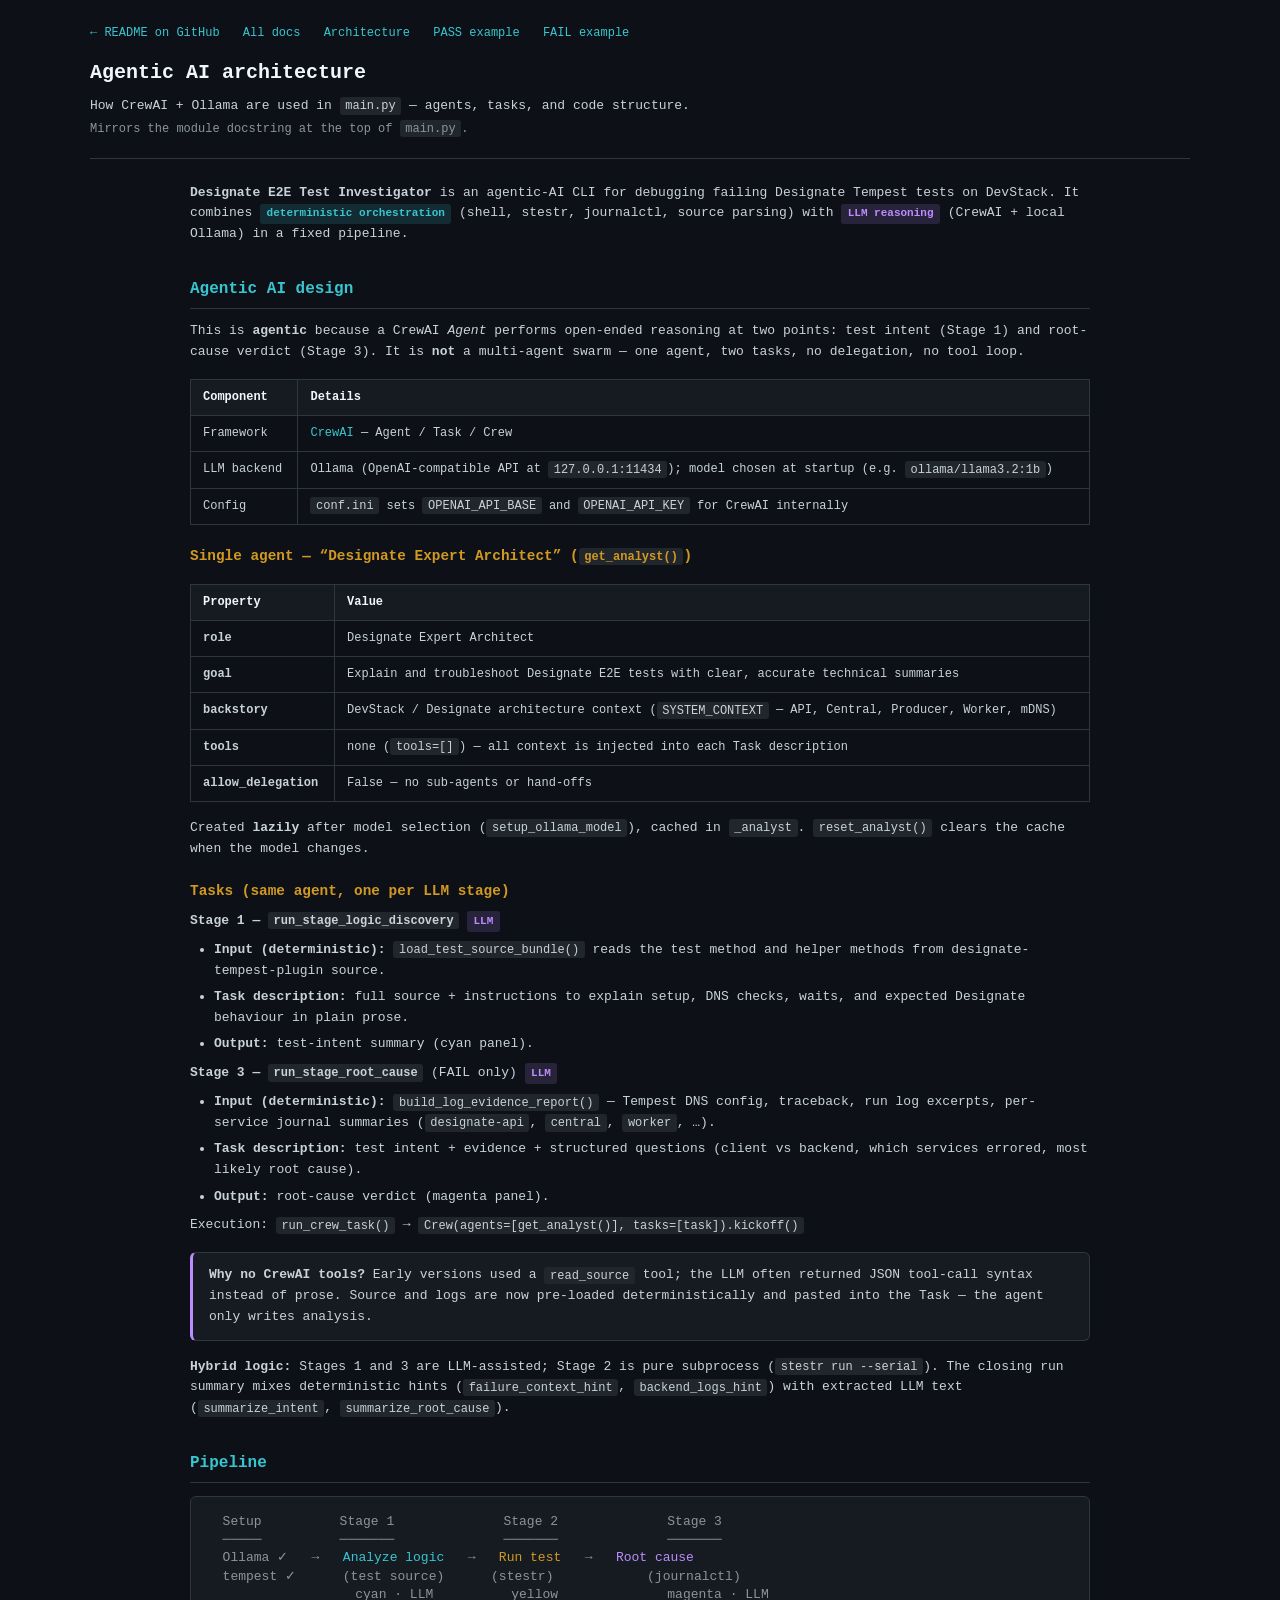
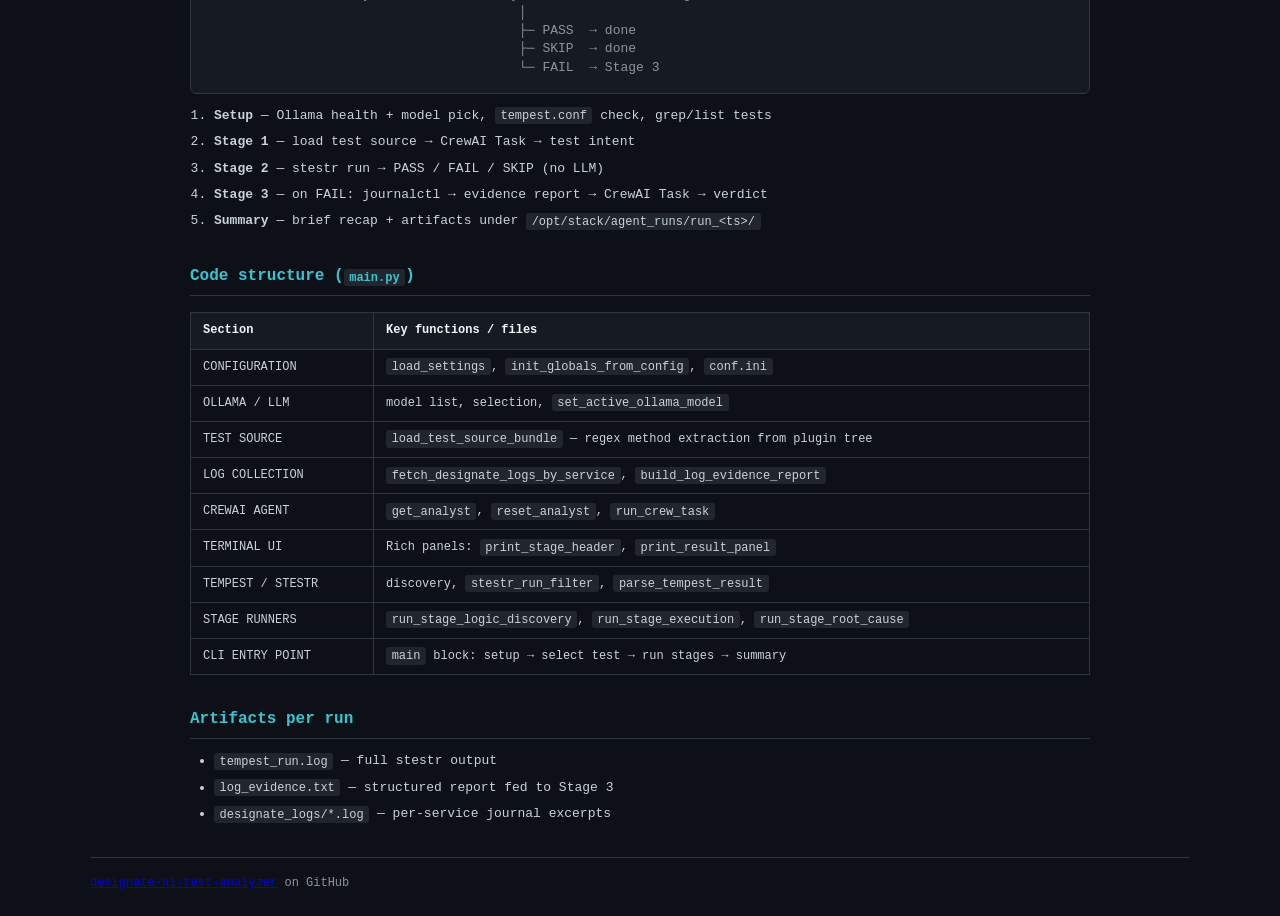
==== docs/architecture.html @ 18a39377 "First draft" ====
<!DOCTYPE html>
<html lang="en">
<head>
  <meta charset="utf-8">
  <meta name="viewport" content="width=device-width, initial-scale=1">
  <title>Agentic AI architecture — Designate AI Test Analyzer</title>
  <style>
:root {
  --bg: #0d1117;
  --surface: #161b22;
  --border: #30363d;
  --text: #c9d1d9;
  --dim: #8b949e;
  --cyan: #39c5cf;
  --yellow: #d29922;
  --green: #3fb950;
  --red: #f85149;
  --magenta: #bc8cff;
  --white: #f0f6fc;
  --code-bg: #21262d;
}

* { box-sizing: border-box; }

body {
  margin: 0;
  padding: 1.5rem;
  background: var(--bg);
  color: var(--text);
  font-family: "JetBrains Mono", "Fira Code", "SF Mono", Consolas, monospace;
  font-size: 13px;
  line-height: 1.5;
}

.page-header {
  max-width: 1100px;
  margin: 0 auto 1.5rem;
  padding-bottom: 1rem;
  border-bottom: 1px solid var(--border);
}

.page-header h1 {
  margin: 0 0 0.5rem;
  font-size: 1.25rem;
  font-weight: 600;
  color: var(--white);
}

.meta { margin: 0.25rem 0; }
.meta.dim { color: var(--dim); font-size: 12px; }

.badge {
  display: inline-block;
  padding: 0.1rem 0.5rem;
  border-radius: 4px;
  font-size: 0.85rem;
  font-weight: 700;
  vertical-align: middle;
}

.badge.pass { background: rgba(63, 185, 80, 0.2); color: var(--green); }
.badge.fail { background: rgba(248, 81, 73, 0.2); color: var(--red); }

.nav-links {
  max-width: 1100px;
  margin: 0 auto 1rem;
  font-size: 12px;
}

.nav-links a {
  color: var(--cyan);
  text-decoration: none;
  margin-right: 1rem;
}

.nav-links a:hover { text-decoration: underline; }

.terminal {
  max-width: 1100px;
  margin: 0 auto;
}

.panel {
  border: 1px solid var(--border);
  border-radius: 6px;
  margin-bottom: 0.75rem;
  overflow: hidden;
}

.panel-title {
  padding: 0.35rem 0.75rem;
  font-weight: 600;
  border-bottom: 1px solid var(--border);
  background: var(--surface);
}

.panel-body {
  padding: 0.75rem;
  white-space: pre-wrap;
  word-break: break-word;
}

.panel-header .panel-title { color: var(--white); }
.panel-cyan .panel-title { color: var(--cyan); }
.panel-yellow .panel-title { color: var(--yellow); }
.panel-green .panel-title { color: var(--green); }
.panel-red .panel-title { color: var(--red); }
.panel-magenta .panel-title { color: var(--magenta); }
.panel-summary .panel-title { color: var(--green); }
.panel-summary.fail .panel-title { color: var(--red); }

.diagram {
  background: var(--surface);
  border: 1px solid var(--border);
  border-radius: 6px;
  padding: 1rem;
  margin-bottom: 0.75rem;
  white-space: pre;
  overflow-x: auto;
  color: var(--dim);
  line-height: 1.4;
}

.diagram .cyan { color: var(--cyan); }
.diagram .yellow { color: var(--yellow); }
.diagram .magenta { color: var(--magenta); }

.line { margin: 0.15rem 0; }
.line.dim { color: var(--dim); }
.line.info { color: var(--text); }
.line.ok { color: var(--green); }

.list-tests {
  background: var(--surface);
  border: 1px solid var(--border);
  border-radius: 6px;
  padding: 0.75rem;
  margin-bottom: 0.75rem;
  max-height: 220px;
  overflow-y: auto;
  font-size: 12px;
}

.list-tests .selected { color: var(--cyan); font-weight: 600; }

code {
  background: var(--code-bg);
  padding: 0.1rem 0.35rem;
  border-radius: 3px;
  font-size: 12px;
}

footer {
  max-width: 1100px;
  margin: 2rem auto 0;
  padding-top: 1rem;
  border-top: 1px solid var(--border);
  color: var(--dim);
  font-size: 12px;
}

.cards {
  max-width: 1100px;
  margin: 0 auto;
  display: grid;
  grid-template-columns: repeat(auto-fit, minmax(280px, 1fr));
  gap: 1rem;
}

.card {
  display: block;
  padding: 1.25rem;
  background: var(--surface);
  border: 1px solid var(--border);
  border-radius: 8px;
  color: var(--text);
  text-decoration: none;
  transition: border-color 0.15s;
}

.card:hover {
  border-color: var(--cyan);
}

.card h2 {
  margin: 0 0 0.5rem;
  font-size: 1rem;
  color: var(--white);
}

.card p {
  margin: 0;
  font-size: 12px;
  color: var(--dim);
}

.card.pass { border-left: 3px solid var(--green); }
.card.fail { border-left: 3px solid var(--red); }
.card.doc { border-left: 3px solid var(--cyan); }

.doc-content {
  max-width: 900px;
  margin: 0 auto;
  font-size: 13px;
  line-height: 1.6;
}

.doc-content h2 {
  margin: 2rem 0 0.75rem;
  font-size: 1rem;
  font-weight: 600;
  color: var(--cyan);
  border-bottom: 1px solid var(--border);
  padding-bottom: 0.35rem;
}

.doc-content h2:first-child { margin-top: 0; }

.doc-content h3 {
  margin: 1.25rem 0 0.5rem;
  font-size: 0.9rem;
  color: var(--yellow);
}

.doc-content p { margin: 0.5rem 0; }

.doc-content ul, .doc-content ol {
  margin: 0.5rem 0;
  padding-left: 1.5rem;
}

.doc-content li { margin: 0.35rem 0; }

.doc-content a {
  color: var(--cyan);
  text-decoration: none;
}

.doc-content a:hover { text-decoration: underline; }

.doc-content table {
  width: 100%;
  border-collapse: collapse;
  margin: 1rem 0;
  font-size: 12px;
}

.doc-content th, .doc-content td {
  border: 1px solid var(--border);
  padding: 0.5rem 0.75rem;
  text-align: left;
  vertical-align: top;
}

.doc-content th {
  background: var(--surface);
  color: var(--white);
}

.doc-content .callout {
  background: var(--surface);
  border: 1px solid var(--border);
  border-left: 3px solid var(--magenta);
  border-radius: 6px;
  padding: 0.75rem 1rem;
  margin: 1rem 0;
}

.doc-content .tag {
  display: inline-block;
  padding: 0.1rem 0.4rem;
  border-radius: 3px;
  font-size: 11px;
  font-weight: 600;
}

.doc-content .tag.llm { background: rgba(188, 140, 255, 0.15); color: var(--magenta); }
.doc-content .tag.det { background: rgba(57, 197, 207, 0.15); color: var(--cyan); }

  </style>
</head>
<body>
  <nav class="nav-links">
    <a href="https://github.com/zahlabut/designate-ai-test-analyzer#readme">← README on GitHub</a>
    <a href="https://htmlpreview.github.io/?https://raw.githubusercontent.com/zahlabut/designate-ai-test-analyzer/master/docs/index.html">All docs</a>
    <a href="https://htmlpreview.github.io/?https://raw.githubusercontent.com/zahlabut/designate-ai-test-analyzer/master/docs/architecture.html">Architecture</a>
    <a href="https://htmlpreview.github.io/?https://raw.githubusercontent.com/zahlabut/designate-ai-test-analyzer/master/docs/example-pass.html">PASS example</a>
    <a href="https://htmlpreview.github.io/?https://raw.githubusercontent.com/zahlabut/designate-ai-test-analyzer/master/docs/example-fail.html">FAIL example</a>
  </nav>

  <header class="page-header">
    <h1>Agentic AI architecture</h1>
    <p class="meta">How CrewAI + Ollama are used in <code>main.py</code> — agents, tasks, and code structure.</p>
    <p class="meta dim">Mirrors the module docstring at the top of <code>main.py</code>.</p>
  </header>

  <main class="doc-content">
    <p>
      <strong>Designate E2E Test Investigator</strong> is an agentic-AI CLI for debugging
      failing Designate Tempest tests on DevStack. It combines
      <span class="tag det">deterministic orchestration</span> (shell, stestr, journalctl,
      source parsing) with <span class="tag llm">LLM reasoning</span> (CrewAI + local Ollama)
      in a fixed pipeline.
    </p>

    <h2>Agentic AI design</h2>
    <p>
      This is <strong>agentic</strong> because a CrewAI <em>Agent</em> performs open-ended
      reasoning at two points: test intent (Stage 1) and root-cause verdict (Stage 3).
      It is <strong>not</strong> a multi-agent swarm — one agent, two tasks, no delegation,
      no tool loop.
    </p>

    <table>
      <tr><th>Component</th><th>Details</th></tr>
      <tr>
        <td>Framework</td>
        <td><a href="https://github.com/crewAIInc/crewAI">CrewAI</a> — Agent / Task / Crew</td>
      </tr>
      <tr>
        <td>LLM backend</td>
        <td>Ollama (OpenAI-compatible API at <code>127.0.0.1:11434</code>); model chosen at startup (e.g. <code>ollama/llama3.2:1b</code>)</td>
      </tr>
      <tr>
        <td>Config</td>
        <td><code>conf.ini</code> sets <code>OPENAI_API_BASE</code> and <code>OPENAI_API_KEY</code> for CrewAI internally</td>
      </tr>
    </table>

    <h3>Single agent — “Designate Expert Architect” (<code>get_analyst()</code>)</h3>
    <table>
      <tr><th>Property</th><th>Value</th></tr>
      <tr><td><strong>role</strong></td><td>Designate Expert Architect</td></tr>
      <tr><td><strong>goal</strong></td><td>Explain and troubleshoot Designate E2E tests with clear, accurate technical summaries</td></tr>
      <tr><td><strong>backstory</strong></td><td>DevStack / Designate architecture context (<code>SYSTEM_CONTEXT</code> — API, Central, Producer, Worker, mDNS)</td></tr>
      <tr><td><strong>tools</strong></td><td>none (<code>tools=[]</code>) — all context is injected into each Task description</td></tr>
      <tr><td><strong>allow_delegation</strong></td><td>False — no sub-agents or hand-offs</td></tr>
    </table>
    <p>
      Created <strong>lazily</strong> after model selection (<code>setup_ollama_model</code>),
      cached in <code>_analyst</code>. <code>reset_analyst()</code> clears the cache when the model changes.
    </p>

    <h3>Tasks (same agent, one per LLM stage)</h3>

    <p><strong>Stage 1 — <code>run_stage_logic_discovery</code></strong> <span class="tag llm">LLM</span></p>
    <ul>
      <li><strong>Input (deterministic):</strong> <code>load_test_source_bundle()</code> reads the test method and helper methods from designate-tempest-plugin source.</li>
      <li><strong>Task description:</strong> full source + instructions to explain setup, DNS checks, waits, and expected Designate behaviour in plain prose.</li>
      <li><strong>Output:</strong> test-intent summary (cyan panel).</li>
    </ul>

    <p><strong>Stage 3 — <code>run_stage_root_cause</code></strong> (FAIL only) <span class="tag llm">LLM</span></p>
    <ul>
      <li><strong>Input (deterministic):</strong> <code>build_log_evidence_report()</code> — Tempest DNS config, traceback, run log excerpts, per-service journal summaries (<code>designate-api</code>, <code>central</code>, <code>worker</code>, …).</li>
      <li><strong>Task description:</strong> test intent + evidence + structured questions (client vs backend, which services errored, most likely root cause).</li>
      <li><strong>Output:</strong> root-cause verdict (magenta panel).</li>
    </ul>

    <p>
      Execution: <code>run_crew_task()</code> →
      <code>Crew(agents=[get_analyst()], tasks=[task]).kickoff()</code>
    </p>

    <div class="callout">
      <strong>Why no CrewAI tools?</strong> Early versions used a <code>read_source</code> tool;
      the LLM often returned JSON tool-call syntax instead of prose. Source and logs are now
      pre-loaded deterministically and pasted into the Task — the agent only writes analysis.
    </div>

    <p>
      <strong>Hybrid logic:</strong> Stages 1 and 3 are LLM-assisted; Stage 2 is pure subprocess
      (<code>stestr run --serial</code>). The closing run summary mixes deterministic hints
      (<code>failure_context_hint</code>, <code>backend_logs_hint</code>) with extracted LLM text
      (<code>summarize_intent</code>, <code>summarize_root_cause</code>).
    </p>

    <h2>Pipeline</h2>
    <pre class="diagram">  Setup          Stage 1              Stage 2              Stage 3
  ─────          ───────              ───────              ───────
  Ollama ✓   →   <span class="cyan">Analyze logic</span>   →   <span class="yellow">Run test</span>   →   <span class="magenta">Root cause</span>
  tempest ✓      (test source)      (stestr)            (journalctl)
                   cyan · LLM          yellow              magenta · LLM
                                        │
                                        ├─ PASS  → done
                                        ├─ SKIP  → done
                                        └─ FAIL  → Stage 3</pre>

    <ol>
      <li><strong>Setup</strong> — Ollama health + model pick, <code>tempest.conf</code> check, grep/list tests</li>
      <li><strong>Stage 1</strong> — load test source → CrewAI Task → test intent</li>
      <li><strong>Stage 2</strong> — stestr run → PASS / FAIL / SKIP (no LLM)</li>
      <li><strong>Stage 3</strong> — on FAIL: journalctl → evidence report → CrewAI Task → verdict</li>
      <li><strong>Summary</strong> — brief recap + artifacts under <code>/opt/stack/agent_runs/run_&lt;ts&gt;/</code></li>
    </ol>

    <h2>Code structure (<code>main.py</code>)</h2>
    <table>
      <tr><th>Section</th><th>Key functions / files</th></tr>
      <tr><td>CONFIGURATION</td><td><code>load_settings</code>, <code>init_globals_from_config</code>, <code>conf.ini</code></td></tr>
      <tr><td>OLLAMA / LLM</td><td>model list, selection, <code>set_active_ollama_model</code></td></tr>
      <tr><td>TEST SOURCE</td><td><code>load_test_source_bundle</code> — regex method extraction from plugin tree</td></tr>
      <tr><td>LOG COLLECTION</td><td><code>fetch_designate_logs_by_service</code>, <code>build_log_evidence_report</code></td></tr>
      <tr><td>CREWAI AGENT</td><td><code>get_analyst</code>, <code>reset_analyst</code>, <code>run_crew_task</code></td></tr>
      <tr><td>TERMINAL UI</td><td>Rich panels: <code>print_stage_header</code>, <code>print_result_panel</code></td></tr>
      <tr><td>TEMPEST / STESTR</td><td>discovery, <code>stestr_run_filter</code>, <code>parse_tempest_result</code></td></tr>
      <tr><td>STAGE RUNNERS</td><td><code>run_stage_logic_discovery</code>, <code>run_stage_execution</code>, <code>run_stage_root_cause</code></td></tr>
      <tr><td>CLI ENTRY POINT</td><td><code>main</code> block: setup → select test → run stages → summary</td></tr>
    </table>

    <h2>Artifacts per run</h2>
    <ul>
      <li><code>tempest_run.log</code> — full stestr output</li>
      <li><code>log_evidence.txt</code> — structured report fed to Stage 3</li>
      <li><code>designate_logs/*.log</code> — per-service journal excerpts</li>
    </ul>
  </main>

  <footer>
    <a href="https://github.com/zahlabut/designate-ai-test-analyzer">designate-ai-test-analyzer</a> on GitHub
  </footer>
</body>
</html>
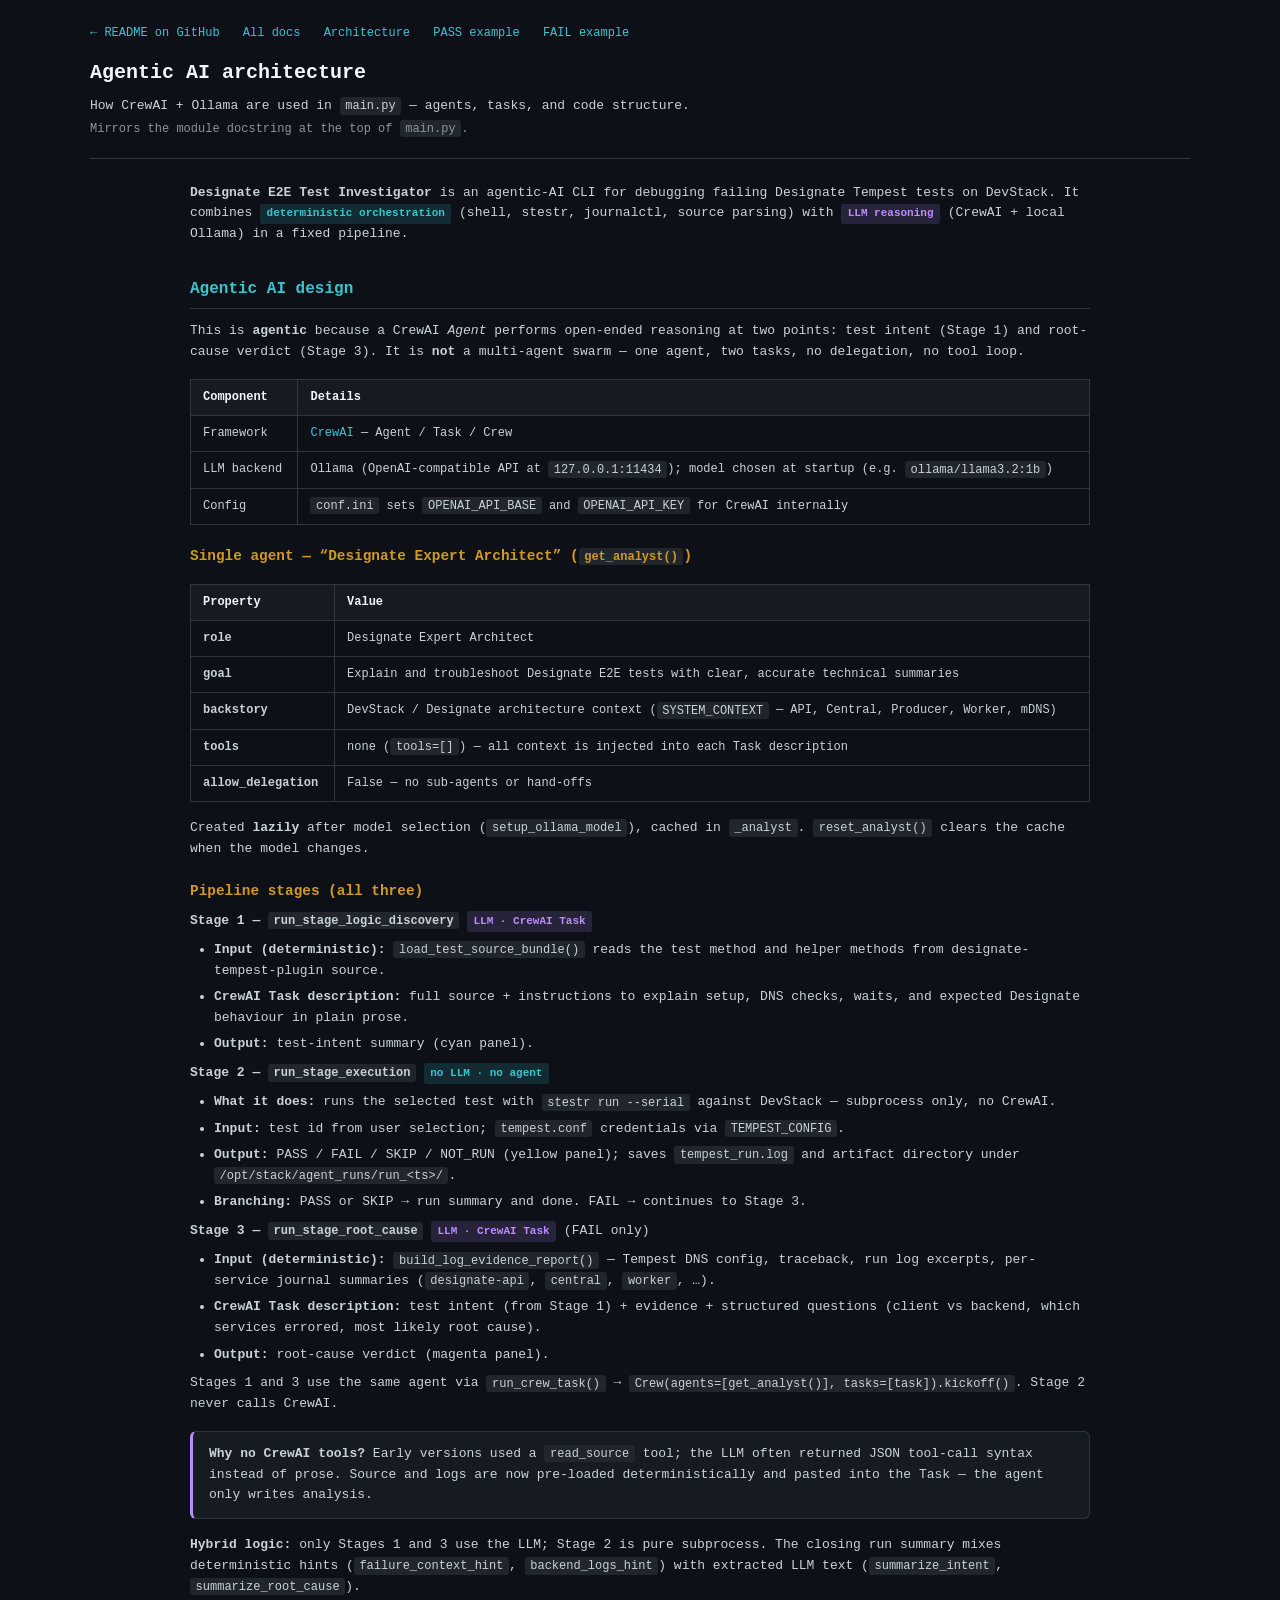
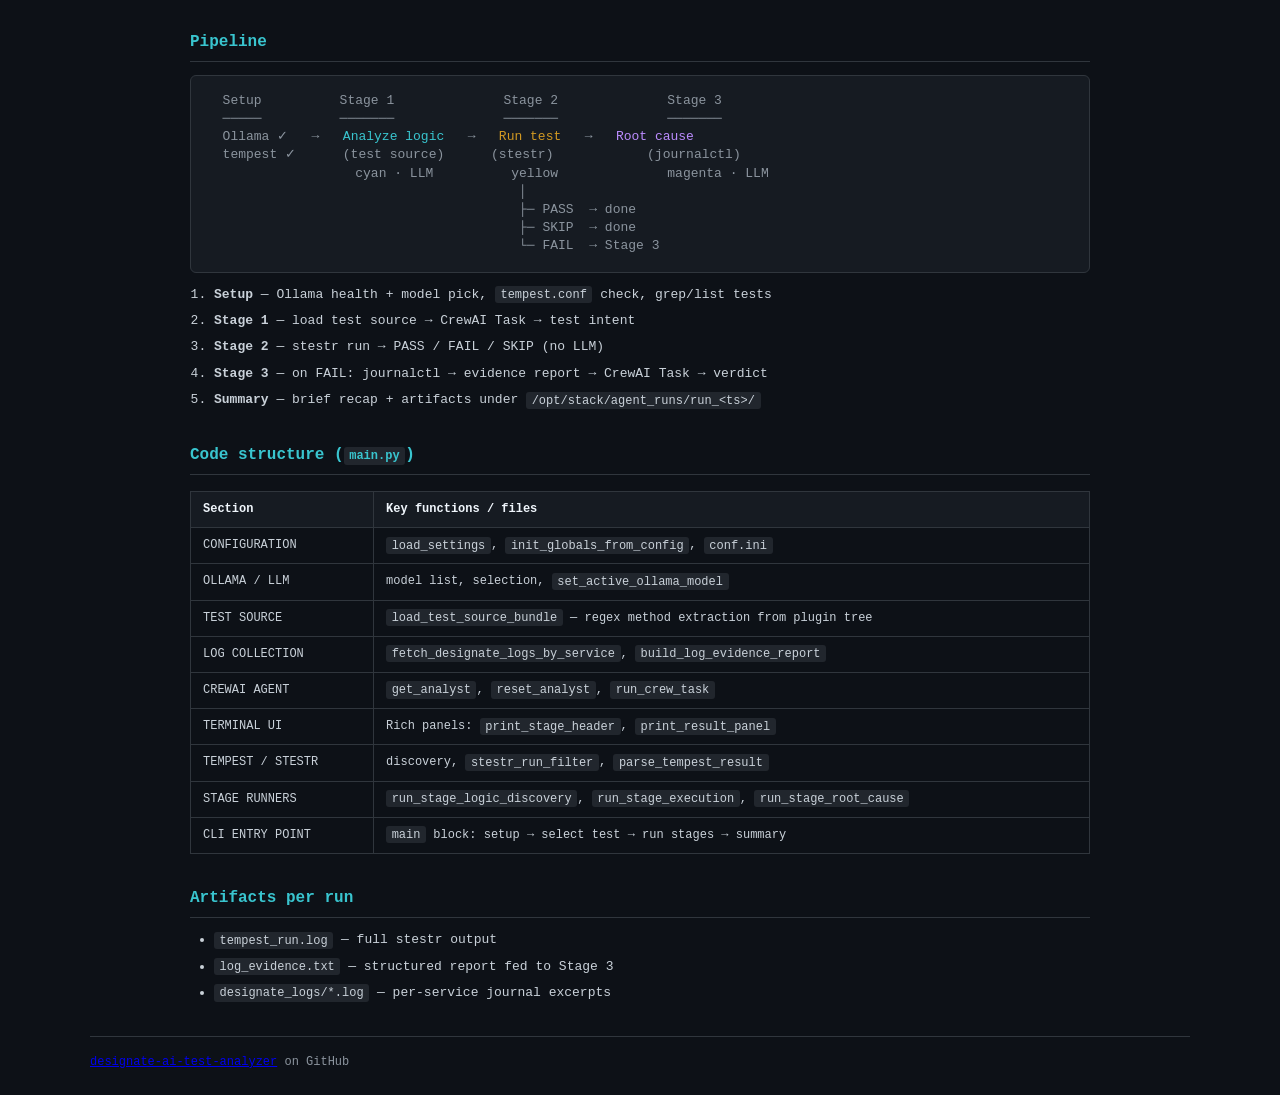
==== commit fe6e5e5b: "First draft" ====
--- a/docs/architecture.html
+++ b/docs/architecture.html
@@ -341,25 +341,34 @@
       cached in <code>_analyst</code>. <code>reset_analyst()</code> clears the cache when the model changes.
     </p>
 
-    <h3>Tasks (same agent, one per LLM stage)</h3>
-
-    <p><strong>Stage 1 — <code>run_stage_logic_discovery</code></strong> <span class="tag llm">LLM</span></p>
+    <h3>Pipeline stages (all three)</h3>
+
+    <p><strong>Stage 1 — <code>run_stage_logic_discovery</code></strong> <span class="tag llm">LLM · CrewAI Task</span></p>
     <ul>
       <li><strong>Input (deterministic):</strong> <code>load_test_source_bundle()</code> reads the test method and helper methods from designate-tempest-plugin source.</li>
-      <li><strong>Task description:</strong> full source + instructions to explain setup, DNS checks, waits, and expected Designate behaviour in plain prose.</li>
+      <li><strong>CrewAI Task description:</strong> full source + instructions to explain setup, DNS checks, waits, and expected Designate behaviour in plain prose.</li>
       <li><strong>Output:</strong> test-intent summary (cyan panel).</li>
     </ul>
 
-    <p><strong>Stage 3 — <code>run_stage_root_cause</code></strong> (FAIL only) <span class="tag llm">LLM</span></p>
+    <p><strong>Stage 2 — <code>run_stage_execution</code></strong> <span class="tag det">no LLM · no agent</span></p>
+    <ul>
+      <li><strong>What it does:</strong> runs the selected test with <code>stestr run --serial</code> against DevStack — subprocess only, no CrewAI.</li>
+      <li><strong>Input:</strong> test id from user selection; <code>tempest.conf</code> credentials via <code>TEMPEST_CONFIG</code>.</li>
+      <li><strong>Output:</strong> PASS / FAIL / SKIP / NOT_RUN (yellow panel); saves <code>tempest_run.log</code> and artifact directory under <code>/opt/stack/agent_runs/run_&lt;ts&gt;/</code>.</li>
+      <li><strong>Branching:</strong> PASS or SKIP → run summary and done. FAIL → continues to Stage 3.</li>
+    </ul>
+
+    <p><strong>Stage 3 — <code>run_stage_root_cause</code></strong> <span class="tag llm">LLM · CrewAI Task</span> (FAIL only)</p>
     <ul>
       <li><strong>Input (deterministic):</strong> <code>build_log_evidence_report()</code> — Tempest DNS config, traceback, run log excerpts, per-service journal summaries (<code>designate-api</code>, <code>central</code>, <code>worker</code>, …).</li>
-      <li><strong>Task description:</strong> test intent + evidence + structured questions (client vs backend, which services errored, most likely root cause).</li>
+      <li><strong>CrewAI Task description:</strong> test intent (from Stage 1) + evidence + structured questions (client vs backend, which services errored, most likely root cause).</li>
       <li><strong>Output:</strong> root-cause verdict (magenta panel).</li>
     </ul>
 
     <p>
-      Execution: <code>run_crew_task()</code> →
-      <code>Crew(agents=[get_analyst()], tasks=[task]).kickoff()</code>
+      Stages 1 and 3 use the same agent via <code>run_crew_task()</code> →
+      <code>Crew(agents=[get_analyst()], tasks=[task]).kickoff()</code>.
+      Stage 2 never calls CrewAI.
     </p>
 
     <div class="callout">
@@ -369,8 +378,8 @@
     </div>
 
     <p>
-      <strong>Hybrid logic:</strong> Stages 1 and 3 are LLM-assisted; Stage 2 is pure subprocess
-      (<code>stestr run --serial</code>). The closing run summary mixes deterministic hints
+      <strong>Hybrid logic:</strong> only Stages 1 and 3 use the LLM; Stage 2 is pure subprocess.
+      The closing run summary mixes deterministic hints
       (<code>failure_context_hint</code>, <code>backend_logs_hint</code>) with extracted LLM text
       (<code>summarize_intent</code>, <code>summarize_root_cause</code>).
     </p>
